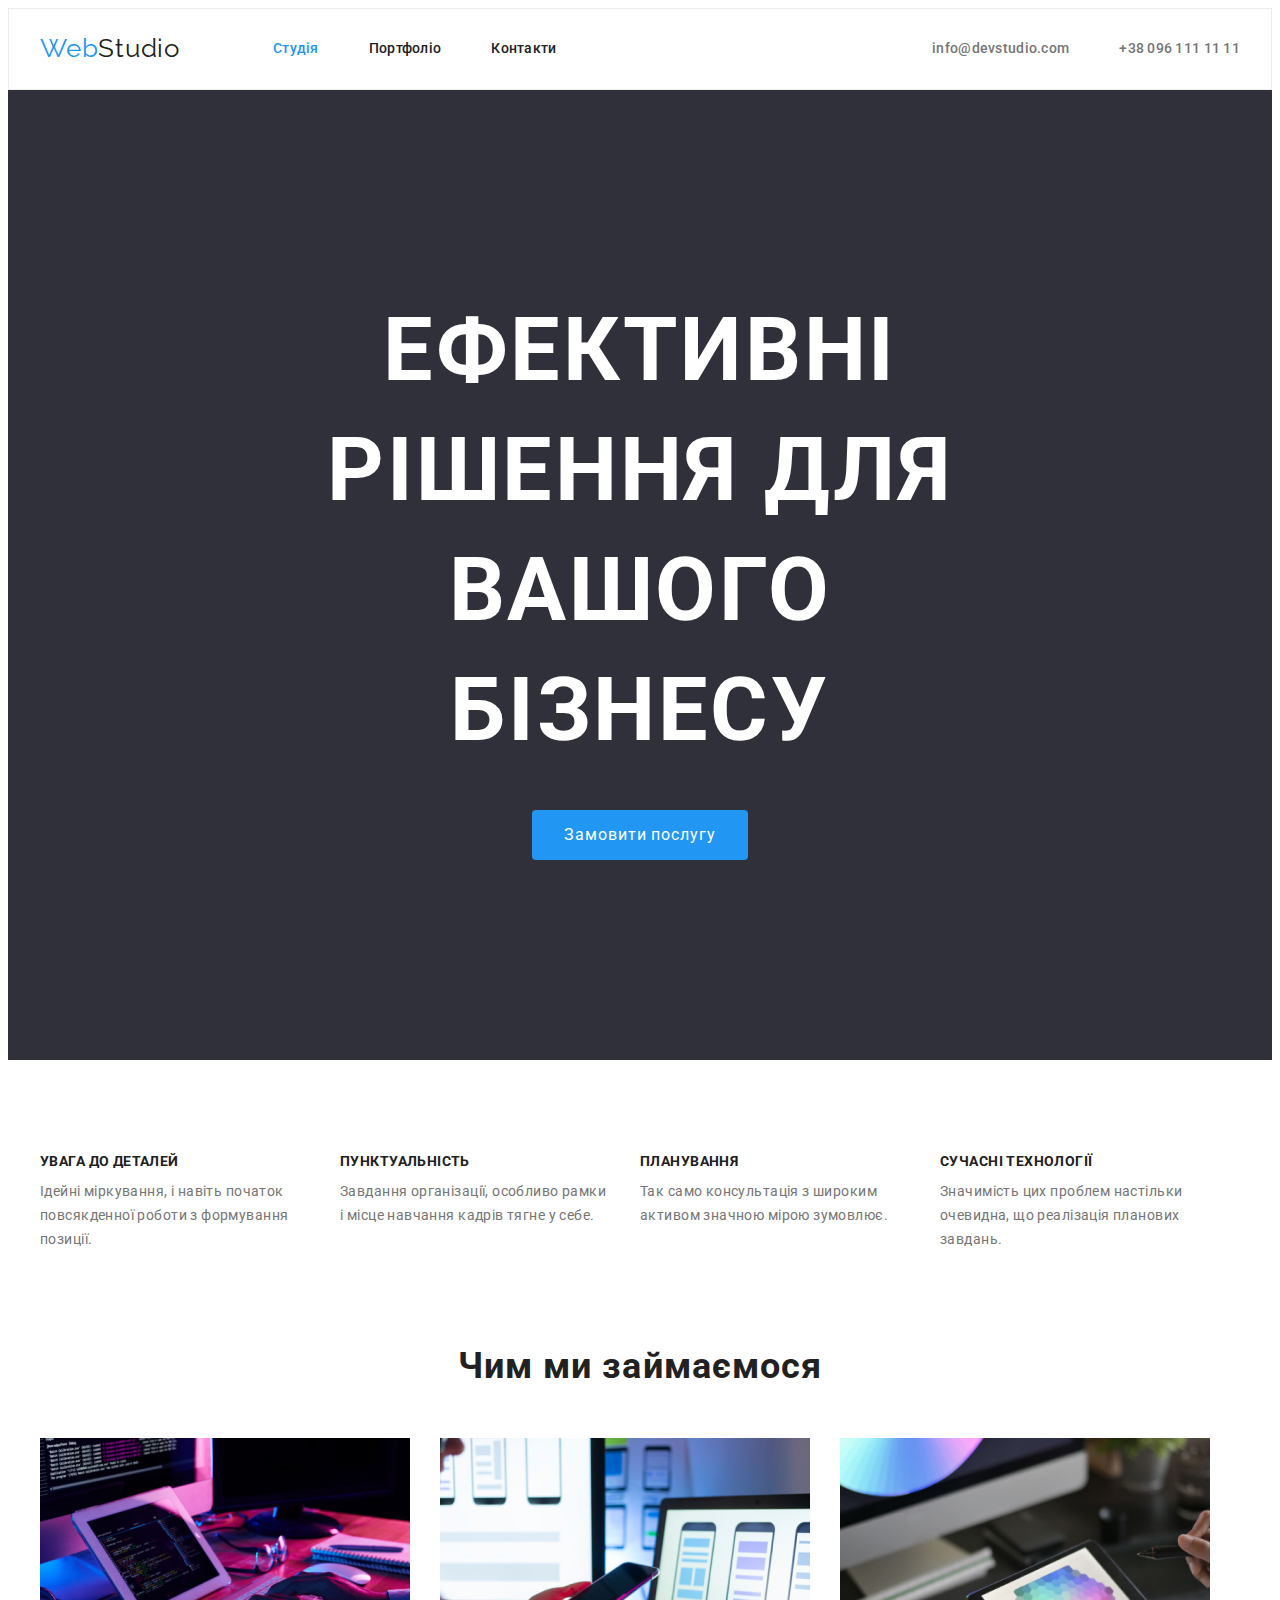
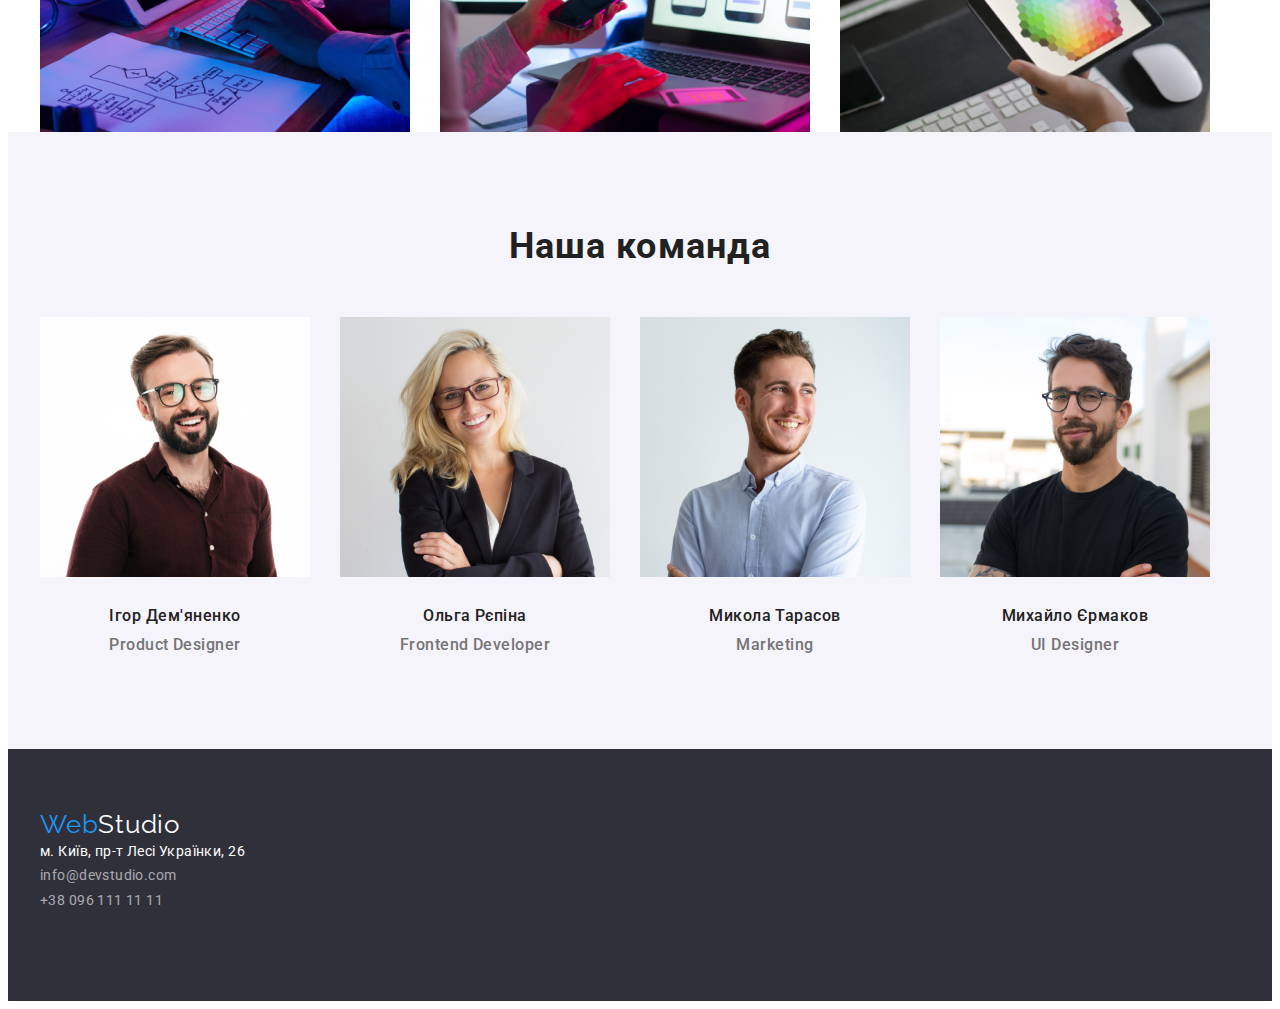
==== index.html @ 56a7e979 "changes" ====
<!DOCTYPE html>
<html lang="en">
<head>
    <meta charset="UTF-8">
    <meta http-equiv="X-UA-Compatible" content="IE=edge">
    <meta name="viewport" content="width=device-width, initial-scale=1.0">
    <title>Document</title>
    <link ref="stylesheet" href="<link rel="preconnect" href="https://fonts.googleapis.com">
    <link rel="preconnect" href="https://fonts.gstatic.com" crossorigin>
    <link rel="preconnect" href="https://fonts.googleapis.com">
    <link rel="preconnect" href="https://fonts.gstatic.com" crossorigin>
    <link href="https://fonts.googleapis.com/css2?family=Raleway:wght@700&family=Roboto:wght@400;500;700;900&display=swap" rel="stylesheet">
    <link rel="stylesheet" href="https://cdnjs.cloudflare.com/ajax/libs/modern-normalize/1.1.0/modern-normalize.min.css" integrity="sha512-wpPYUAdjBVSE4KJnH1VR1HeZfpl1ub8YT/NKx4PuQ5NmX2tKuGu6U/JRp5y+Y8XG2tV+wKQpNHVUX03MfMFn9Q==" crossorigin="anonymous" referrerpolicy="no-referrer" />
    <link rel="stylesheet" href="./css/styles.css" />
</head>
<body>
    <header class="header">
        <div class="header-container container">
            <nav class="header-container">  
            <a class="logo-link link" href="/studio.html">Web<span class="logo-header">Studio</span></a>  
            <ul class="header-list list">
                <li><a class="nav-link link link-header current" href="./studio.html">Студія</a></li>
                <li><a class="nav-link link link-header" href="./portfolio.html">Портфоліо</a></li>
                <li><a class="nav-link link link-header" href="">Контакти</a></li>
            </ul>
            </nav>    
            <ul class="header-nav list">
                <li><a class="link-mail link link-header" href="mailto:info@devstudio.com">info@devstudio.com</a></li>
                <li><a class="link-logo-tel link link-header" href="tel:+380961111111">+38 096 111 11 11</a></li>
            </ul>
        </div>
     </header> 
    <main>
        <section  class="section hero">
            <div class="container hero-title">
                <h1>Ефективні рішення для вашого бізнесу</h1>
            </div>
                <button class="button" type="button">Замовити послугу</button>
            </div>
        </section>
        <section class="section section-about">
            <h2 hidden>Привілегії</h2>
            <ul class="container section-main">
               <div class="item-block">
                    <li class="section-item list style">
                        <h3 class="about-title">Увага до деталей</h3>
                        <p class="section-text title">Ідейні міркування, і навіть початок повсякденної роботи з формування позиції.</p>
                    </li>
               </div>
                <div class="item-block">
                    <li class="section-item list style">
                        <h3 class="about-title">Пунктуальність</h3>
                        <p class="section-text title">Завдання організації, особливо рамки і місце навчання кадрів тягне у себе.</p> 
                    </li>
                </div>
                <div class="item-block">
                    <li class="section-item list style">
                        <h3 class="about-title">Планування</h3>
                        <p class="section-text title">Так само консультація з широким активом значною мірою зумовлює.</p>
                    </li>
                </div>
                <div class="item-block">
                    <li class="section-item list style">
                        <h3 class="about-title">Сучасні технології</h3>
                        <p class="section-text title">Значимість цих проблем настільки очевидна, що реалізація планових завдань.</p> 
                    </li>
               
            </ul>
        </section>
        </div>
        <section class="section section-work">
               <h2 class="section-title">Чим ми займаємося</h2>
                <ul class="link container work-link">
                    <li class="list"> 
                        <img class="img" src="./images/img1.jpg" alt="computerwork1" width="370" height="294"/>
                    </li>
                    <li class="list">
                        <img class="img" src="./images/img2.jpg" alt="computerwork2" width="370" height="294"/>
                    </li>
                    <li class="list">
                        <img class="img" src="./images/img3.jpg" alt="computerwork3" width="370" height="294"/>  
                    </li>
                </ul>
        </section>
     
        
        <section class="section section-team">  
            <h2 class="section-title">Наша команда</h2> 
                    <div class="container">
                        <ul class="team-list">
                            <li class="list">
                                <img class="img" src="./images/teamcard11.jpg" alt="team" width="270" height="260"/>
                                
                                    <h3 class="team-name">Ігор Дем'яненко</h3>
                                    <p class="about-team" lang="en">Product Designer</p>
                               
                            </li>
                            <li class="list main-team">
                                <img class="img" src="./images/teamcard2.jpg" alt="team" width="270" height="260"/>
                               
                                    <h3 class="team-name">Ольга Рєпіна</h3>
                                    <p class="about-team" lang="en">Frontend Developer</p>
                                
                            </li>
                            <li class="list">
                                <img class="img" src="./images/teamcard3.jpg" alt="team" width="270" height="260"/>
                               
                                    <h3 class="team-name">Микола Тарасов</h3>
                                    <p class="about-team" lang="en">Marketing</p>
    
                            </li>
                            <li class="list">
                                <img class="img" src="./images/teamcard4.jpg" alt="team" width="270" height="260"/>
                                
                                    <h3 class="team-name">Михайло Єрмаков</h3>
                                     <p class="about-team" lang="en">UI Designer</p>
                                
                        </li>
                    </ul>
                    </div>
            
        </section>
       
        <footer class="footer-container">
                <div class="container-wrap">
                    <a class="logo-link link" href="/index.html">Web<span class="logo-header-footer">Studio</span></a>

                        <ul class="footer-list footer-nav">
                            <li class="list">
                                <a class="footer-adress link" href="https://goo.gl/maps/UXusnvnkRGUJdk639">м. Київ, пр-т Лесі Українки, 26</a></li>
                            <li class="list">
                                <a class="footer-mail link" href="mailto:info@devstudio.com:">info@devstudio.com</a></li>
                            <li class="list">
                                <a class="footer-tel link" href="tel:+380961111111">+38 096 111 11 11</a></li>
                        </ul>
            </div>
        </footer>
    </main>  
</body>
</html>
---- css/styles.css ----
body {
    font-family: 'Roboto', sans-serif;
    font-size: 14px;
    color: var(--main-title-color);
    background-color: var(--secondary-title-color);
}

:root {
    --main-title-color: #212121;
    --secondary-title-color: #FFFFFF;
    --main-btn-color: #2196F3;
    --about-text-color: #757575;
}

.list {
    list-style: none;
}

.link {
    text-decoration: none;
}

p,
h1,
h2,
h3,
h4,
h5,
h6 {
    margin: 0;
}

ul,
ol {
    margin: 0;
    padding-left: 0;
}


.container {
    width: 1200px;
    padding-left: 15px;
    padding-right: 15px;
    display: flex;
    margin: 0 auto;

}

.header {
    padding-top: 24px;
    padding-bottom: 25px;
    border: 1px solid #ECECEC;
}

.section {
    padding-top: 94px;
    padding-bottom: 94px;
}

.hero {
    padding: 94px 0px;
    margin: auto;
    padding-top: 200px;
    padding-bottom: 200px;
    background-color: #2F303A;
}

.img {
    display: block;
    max-width: 100%;
    height: auto;
}

.button {
    cursor: pointer;
    border: none;
}

.address {
    font-style: normal;
}

.header-container {
    display: flex;
    align-items: center;

}

.main-navigation {
    margin-left: 93px;
    display: flex;
    align-items: center;
}

.header-container {
    display: flex;
}
.header-list .nav-link.current {
    color: var(--main-btn-color);
}

.header-list {
    display: flex;
}

.header-nav {
    margin-left: auto;
    display: flex;
    gap: 50px;
}

.header-list {
    display: flex;
    align-items: center;
    gap: 50px;
    margin-left: 93px;
}

.logo-link {
    font-family: 'Raleway';
    font-size: 26px;
    line-height: calc(31 / 26);
    letter-spacing: 0.03em;
    color: var(--main-btn-color);
}

.logo-header {
    font-family: 'Raleway';
    font-size: 26px;
    line-height: calc(31 / 26);
    letter-spacing: 0.03em;
    color: var(--main-title-color);
}

.logo-header-footer {
    font-family: 'Raleway';
    font-size: 26px;
    line-height: calc(31 / 26);
    letter-spacing: 0.03em;
    color: var(--secondary-title-color);
}

.logo-studio {
    font-weight: 700;
    font-size: 26px;
    line-height: calc(31 / 26);
    letter-spacing: 0.03em;

    color: var(--secondary-title-color);
}

.nav-link,
.link-logo-tel {
    font-weight: 500;
    line-height: 1.14;
    letter-spacing: 0.02em;
    color: var(--main-title-color);
}

.header-list:hover {
    color: #2196F3;
}

.header-list:focus {
    color: #2196F3;
}

.nav-link:hover {
    color: #2196F3;
}

.nav-link:focus {
    color: #2196F3;
}

.link-mail:hover {
    color: #2196F3;
}

.link-mail:focus {
    color: #2196F3;
}

.linl-logo-tel:hover {
    color: #2196F3;
}

.link-logo-tel:focus {
    color: #2196F3;
}

.footer-mail:focus {
    color: #2196F3;
}

.footer-mail:hover {
    color: #2196F3;
}

.footer-tel:hover {
    color: #2196F3;
}

.footer-tel:focus {
    color: #2196F3;
}


.link-logo-tel {
    color: var(--about-text-color);
    line-height: 1.14;
    letter-spacing: 0.02em;
}

.link-mail {
    font-weight: 500;
    color: var(--about-text-color);
    line-height: 1.14;
    letter-spacing: 0.02em;
}

.container-hero {
    width: 1600px;
    margin: auto;
    background-color: #2F303A;
}

.item-block {
    width: 270px;
}
.hero-title {
    width: 696px;
    font-weight: 900;
    font-size: 44px;
    line-height: calc(60 / 44);
    text-align: center;
    letter-spacing: 0.06em;
    text-transform: uppercase;
    color: var(--secondary-title-color);
    margin-bottom: 40px;
    margin-left: auto;
    margin-right: auto;
    align-items: center;
}

.button {
    font-family: inherit;
    font-size: 16px;
    line-height: calc(30 / 16);
    display: flex;
    align-items: center;
    text-align: center;
    letter-spacing: 0.06em;
    background-color: var(--main-btn-color);
    color: var(--secondary-title-color);
    margin-bottom: 30px;
    display: block;
    margin: 0 auto;
    border-radius: 4px;
    min-width: 216px;
    height: 50px;
    margin-top: 30px;
}


.section-about,
.section-work {
    background-color: #FFFFFF;
    padding: 0;
}
.section-work {
    margin-top: 94px;
}
.about-title {
    font-size: 14px;
    line-height: 1.14;
    letter-spacing: 0.03em;
    text-transform: uppercase;
    margin-bottom: 10px;
    display: flex;
}
.section-upper {
    display: flex;
    padding: 0;
}
.section-main {
    display: flex;
    gap: 30px;
}
.section-about {
    padding-bottom: 0;
    margin-top: 94px;
}
.link-header {
    display: flex;
    gap: 30px;
}
.section-item .style {
    display: flex;
    width: 270px;
}

.section-text {
    line-height: 1.71;
    letter-spacing: 0.03em;
    color: var(--about-text-color);

}

.section-title {
 
    font-size: 36px;
    line-height: 1.16;
    text-align: center;
    letter-spacing: 0.03em;
    margin-bottom: 50px;
}

.work-link {
    gap: 30px;
}

.work-list {
    display: flex;
    gap: 30px;
}
.section-work {
    margin-top: 94px;
}
 .item-work {
    display: flex;
 }
.section-team {
    background-color: #F5F4FA;
}

.team-container {
    display: flex;
    width: 1200px;
}
.team-wrap {
    align-items: center;
}
.team-list {
    display: flex;
    gap: 30px;
}

.team-list {
    font-weight: 500;
    font-size: 16px;
    line-height: 1.18;
    text-align: center;
    letter-spacing: 0.03em;
}

.team-name {
    font-weight: 500;
    font-size: 16px;
    line-height: 1.18;
    text-align: center;
    letter-spacing: 0.03em;
    margin-bottom: 10px;
    margin-top: 30px;
}

.about-team {
    font-size: 16px;
    line-height: 1.18;
    text-align: center;
    letter-spacing: 0.03em;
    color: var(--about-text-color);
}

.item-wrap {
    margin-top: 30px;
    margin-bottom: 30px;
}

.footer {
    margin-left: auto;
    margin-right: auto;
    padding-top: 60px;
    padding-bottom: 60px;
    display: block; 
}

.footer-container {
    background-color: #2F303A;
    height: 252px;  


}
.container-wrap {
    width: 1200px;
    padding-left: 15px;
    padding-right: 15px;
    margin: 0 auto;
    padding-bottom: 60px;
    padding-top: 60px;
}


.footer-adress {
    line-height: 1.71;
    letter-spacing: 0.03em;
    color: var(--secondary-title-color);
    margin-bottom: 9px;
}

.footer-mail {
    line-height: 1.71;
    letter-spacing: 0.03em;
    color: rgba(255, 255, 255, 0.6);
    margin-bottom: 9px;
}

.footer-tel {
    line-height: 24px;
    letter-spacing: 0.03em;
    color: rgba(255, 255, 255, 0.6);
    margin-bottom: 9px;
}
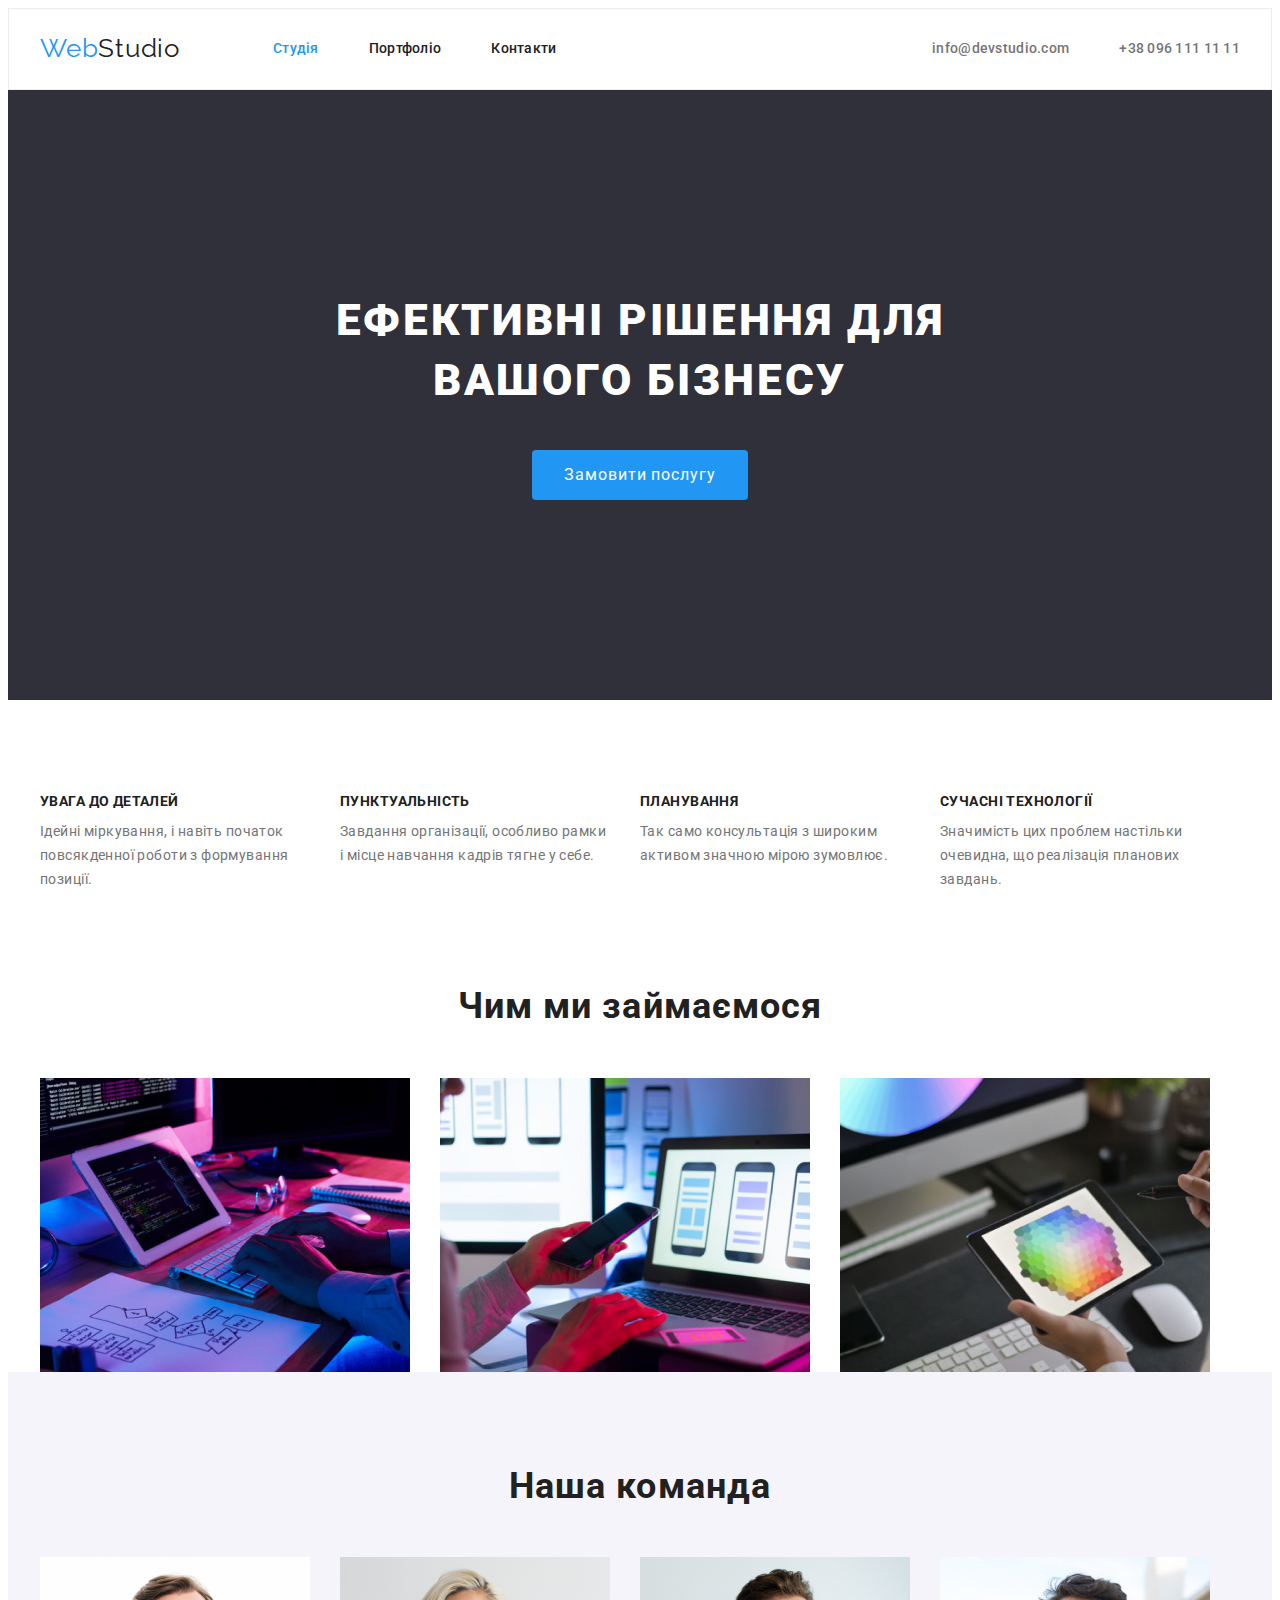
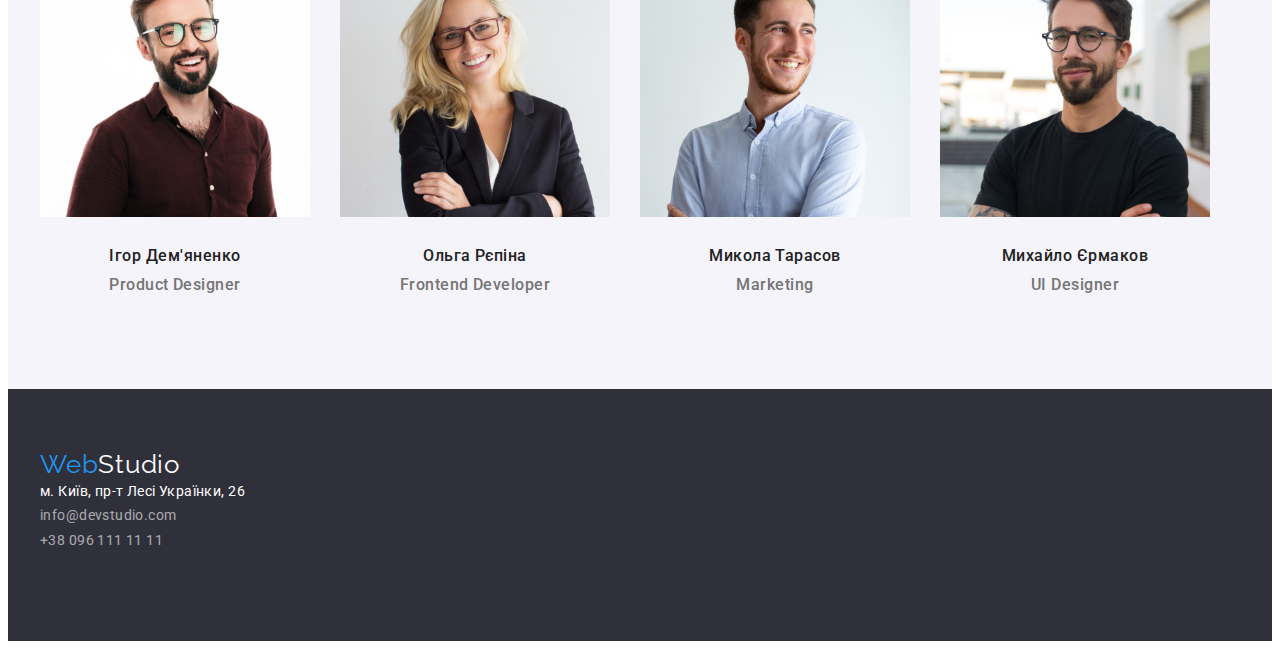
==== commit 723f2c78: "changes" ====
--- a/index.html
+++ b/index.html
@@ -32,55 +32,57 @@
      </header> 
     <main>
         <section  class="section hero">
-            <div class="container hero-title">
-                <h1>Ефективні рішення для вашого бізнесу</h1>
+            <div class="hero-title">
+                <h1 class="container-title">Ефективні рішення для вашого бізнесу</h1>
             </div>
                 <button class="button" type="button">Замовити послугу</button>
             </div>
         </section>
         <section class="section section-about">
-            <h2 hidden>Привілегії</h2>
-            <ul class="container section-main">
-               <div class="item-block">
-                    <li class="section-item list style">
-                        <h3 class="about-title">Увага до деталей</h3>
-                        <p class="section-text title">Ідейні міркування, і навіть початок повсякденної роботи з формування позиції.</p>
-                    </li>
-               </div>
-                <div class="item-block">
-                    <li class="section-item list style">
-                        <h3 class="about-title">Пунктуальність</h3>
-                        <p class="section-text title">Завдання організації, особливо рамки і місце навчання кадрів тягне у себе.</p> 
-                    </li>
-                </div>
-                <div class="item-block">
-                    <li class="section-item list style">
-                        <h3 class="about-title">Планування</h3>
-                        <p class="section-text title">Так само консультація з широким активом значною мірою зумовлює.</p>
-                    </li>
-                </div>
-                <div class="item-block">
-                    <li class="section-item list style">
-                        <h3 class="about-title">Сучасні технології</h3>
-                        <p class="section-text title">Значимість цих проблем настільки очевидна, що реалізація планових завдань.</p> 
-                    </li>
-               
-            </ul>
-        </section>
-        </div>
-        <section class="section section-work">
-               <h2 class="section-title">Чим ми займаємося</h2>
-                <ul class="link container work-link">
-                    <li class="list"> 
-                        <img class="img" src="./images/img1.jpg" alt="computerwork1" width="370" height="294"/>
-                    </li>
-                    <li class="list">
-                        <img class="img" src="./images/img2.jpg" alt="computerwork2" width="370" height="294"/>
-                    </li>
-                    <li class="list">
-                        <img class="img" src="./images/img3.jpg" alt="computerwork3" width="370" height="294"/>  
-                    </li>
+            <div>
+                <h2 hidden>Привілегії</h2>
+                <ul class="container section-main">
+                   <div class="item-block">
+                        <li class="section-item list style">
+                            <h3 class="about-title">Увага до деталей</h3>
+                            <p class="section-text title">Ідейні міркування, і навіть початок повсякденної роботи з формування позиції.</p>
+                        </li>
+                   </div>
+                    <div class="item-block">
+                        <li class="section-item list style">
+                            <h3 class="about-title">Пунктуальність</h3>
+                            <p class="section-text title">Завдання організації, особливо рамки і місце навчання кадрів тягне у себе.</p> 
+                        </li>
+                    </div>
+                    <div class="item-block">
+                        <li class="section-item list style">
+                            <h3 class="about-title">Планування</h3>
+                            <p class="section-text title">Так само консультація з широким активом значною мірою зумовлює.</p>
+                        </li>
+                    </div>
+                    <div class="item-block">
+                        <li class="section-item list style">
+                            <h3 class="about-title">Сучасні технології</h3>
+                            <p class="section-text title">Значимість цих проблем настільки очевидна, що реалізація планових завдань.</p> 
+                        </li>
+                   
                 </ul>
+            </section>
+            </div>
+            <section class="section section-work">
+                   <h2 class="section-title">Чим ми займаємося</h2>
+                    <ul class="link container work-link">
+                        <li class="list"> 
+                            <img class="img" src="./images/img1.jpg" alt="computerwork1" width="370" height="294"/>
+                        </li>
+                        <li class="list">
+                            <img class="img" src="./images/img2.jpg" alt="computerwork2" width="370" height="294"/>
+                        </li>
+                        <li class="list">
+                            <img class="img" src="./images/img3.jpg" alt="computerwork3" width="370" height="294"/>  
+                        </li>
+                    </ul>
+            </div>
         </section>
      
         
--- a/css/styles.css
+++ b/css/styles.css
@@ -261,9 +261,20 @@
     height: 50px;
     margin-top: 30px;
 }
-
-
-.section-about,
+.container-title {
+font-weight: 900;
+font-size: 44px;
+line-height: 60px;
+text-align: center;
+letter-spacing: 0.06em;
+text-transform: uppercase;
+
+color: #FFFFFF;
+}
+.section-about {
+    padding-bottom: 0;
+}
+
 .section-work {
     background-color: #FFFFFF;
     padding: 0;
@@ -287,10 +298,7 @@
     display: flex;
     gap: 30px;
 }
-.section-about {
-    padding-bottom: 0;
-    margin-top: 94px;
-}
+
 .link-header {
     display: flex;
     gap: 30px;
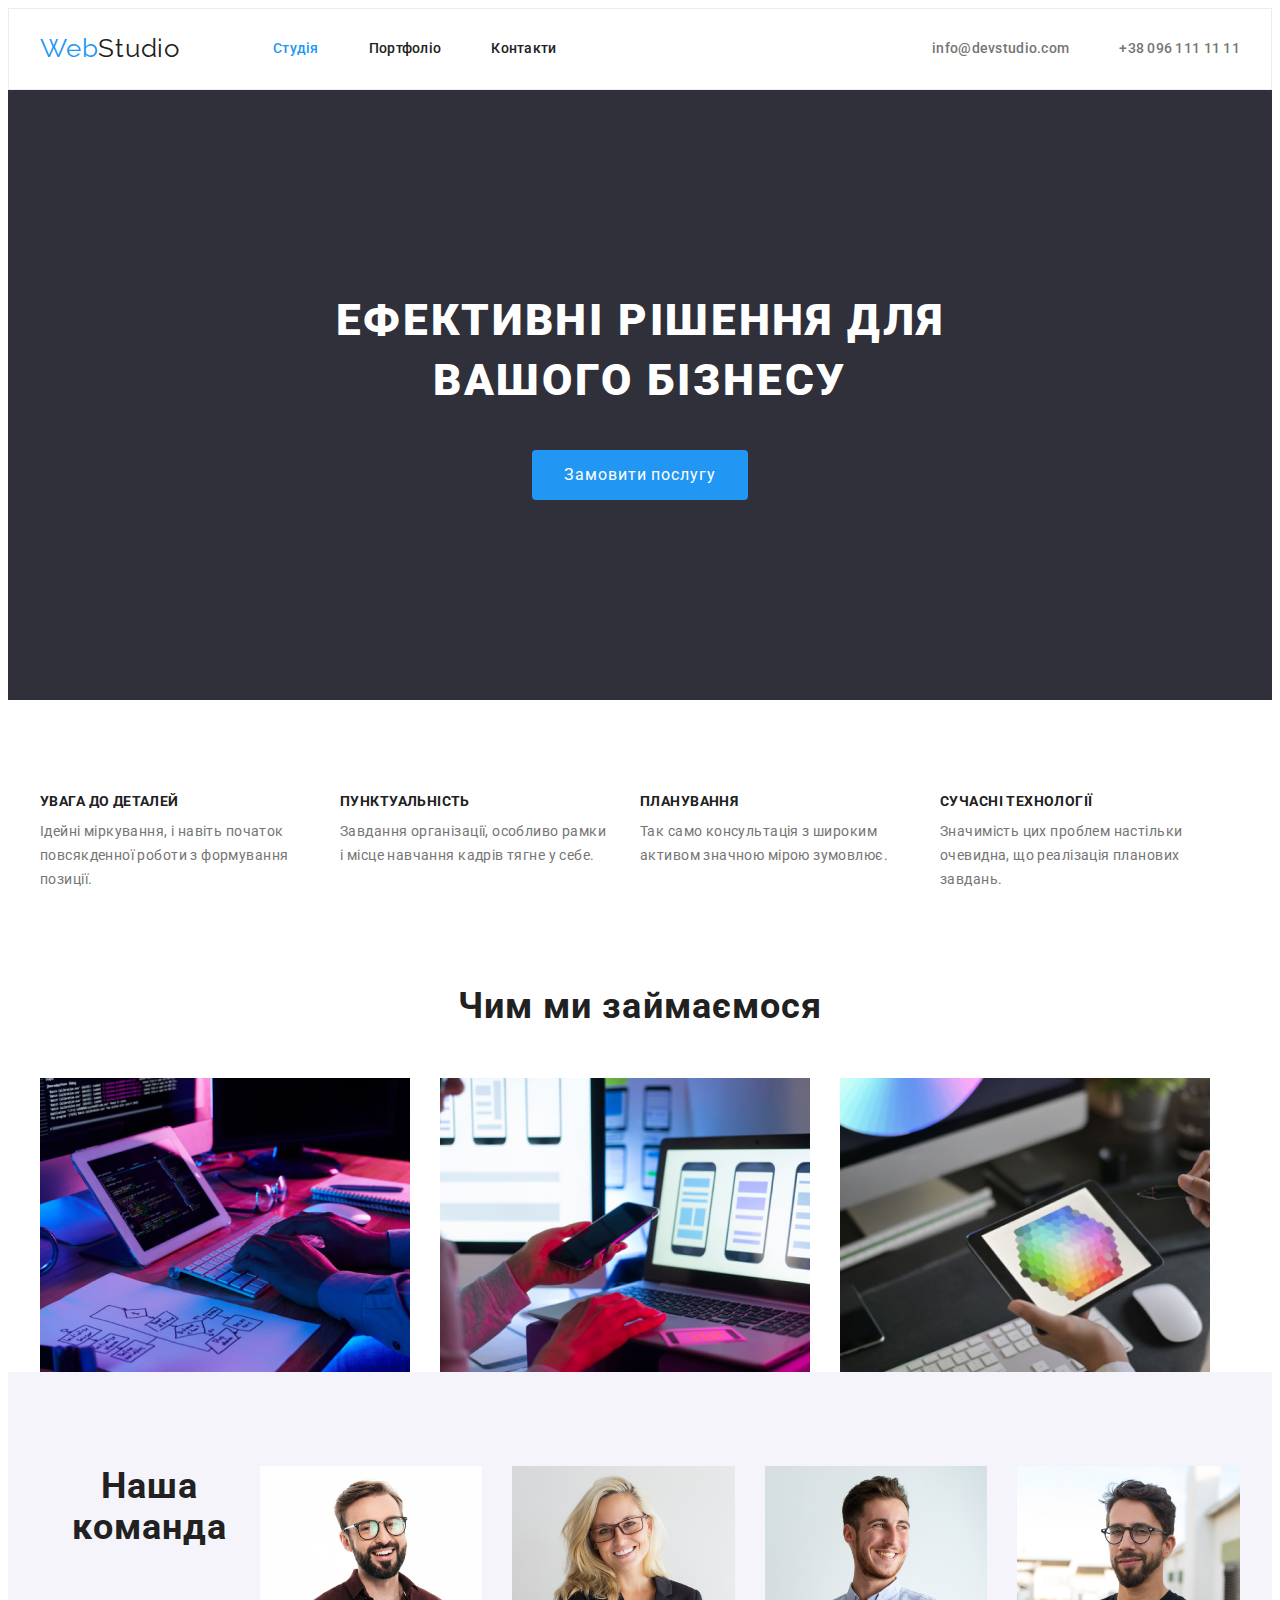
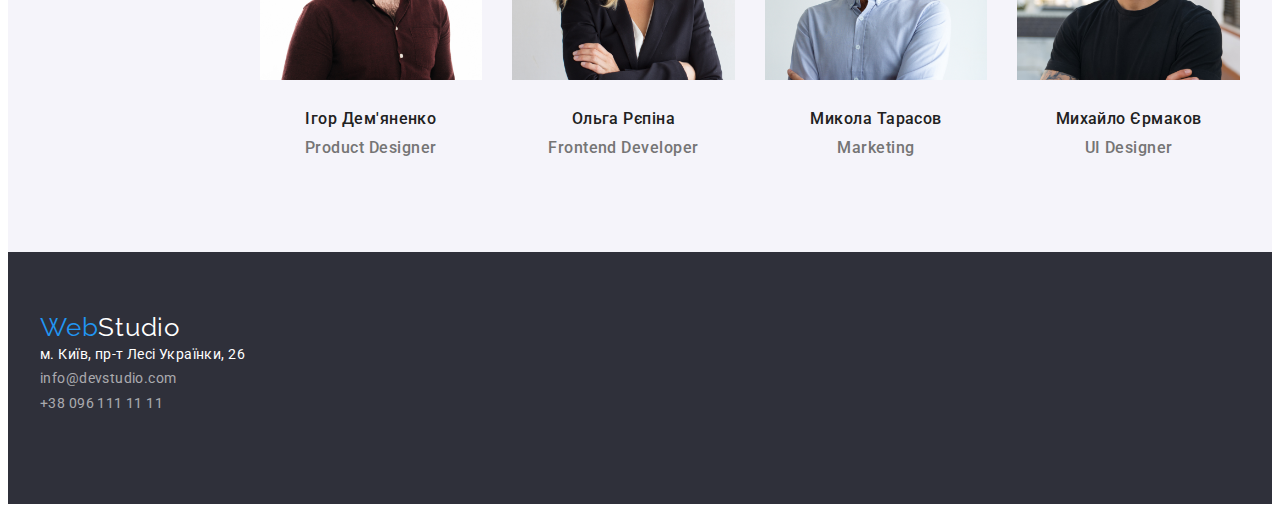
==== commit ab5621a6: "changes" ====
--- a/index.html
+++ b/index.html
@@ -32,8 +32,8 @@
      </header> 
     <main>
         <section  class="section hero">
-            <div class="hero-title">
-                <h1 class="container-title">Ефективні рішення для вашого бізнесу</h1>
+            <div>
+                <h1 class="hero-title">Ефективні рішення для вашого бізнесу</h1>
             </div>
                 <button class="button" type="button">Замовити послугу</button>
             </div>
@@ -87,8 +87,8 @@
      
         
         <section class="section section-team">  
-            <h2 class="section-title">Наша команда</h2> 
                     <div class="container">
+                        <h2 class="section-title">Наша команда</h2> 
                         <ul class="team-list">
                             <li class="list">
                                 <img class="img" src="./images/teamcard11.jpg" alt="team" width="270" height="260"/>
--- a/css/styles.css
+++ b/css/styles.css
@@ -261,16 +261,7 @@
     height: 50px;
     margin-top: 30px;
 }
-.container-title {
-font-weight: 900;
-font-size: 44px;
-line-height: 60px;
-text-align: center;
-letter-spacing: 0.06em;
-text-transform: uppercase;
-
-color: #FFFFFF;
-}
+
 .section-about {
     padding-bottom: 0;
 }
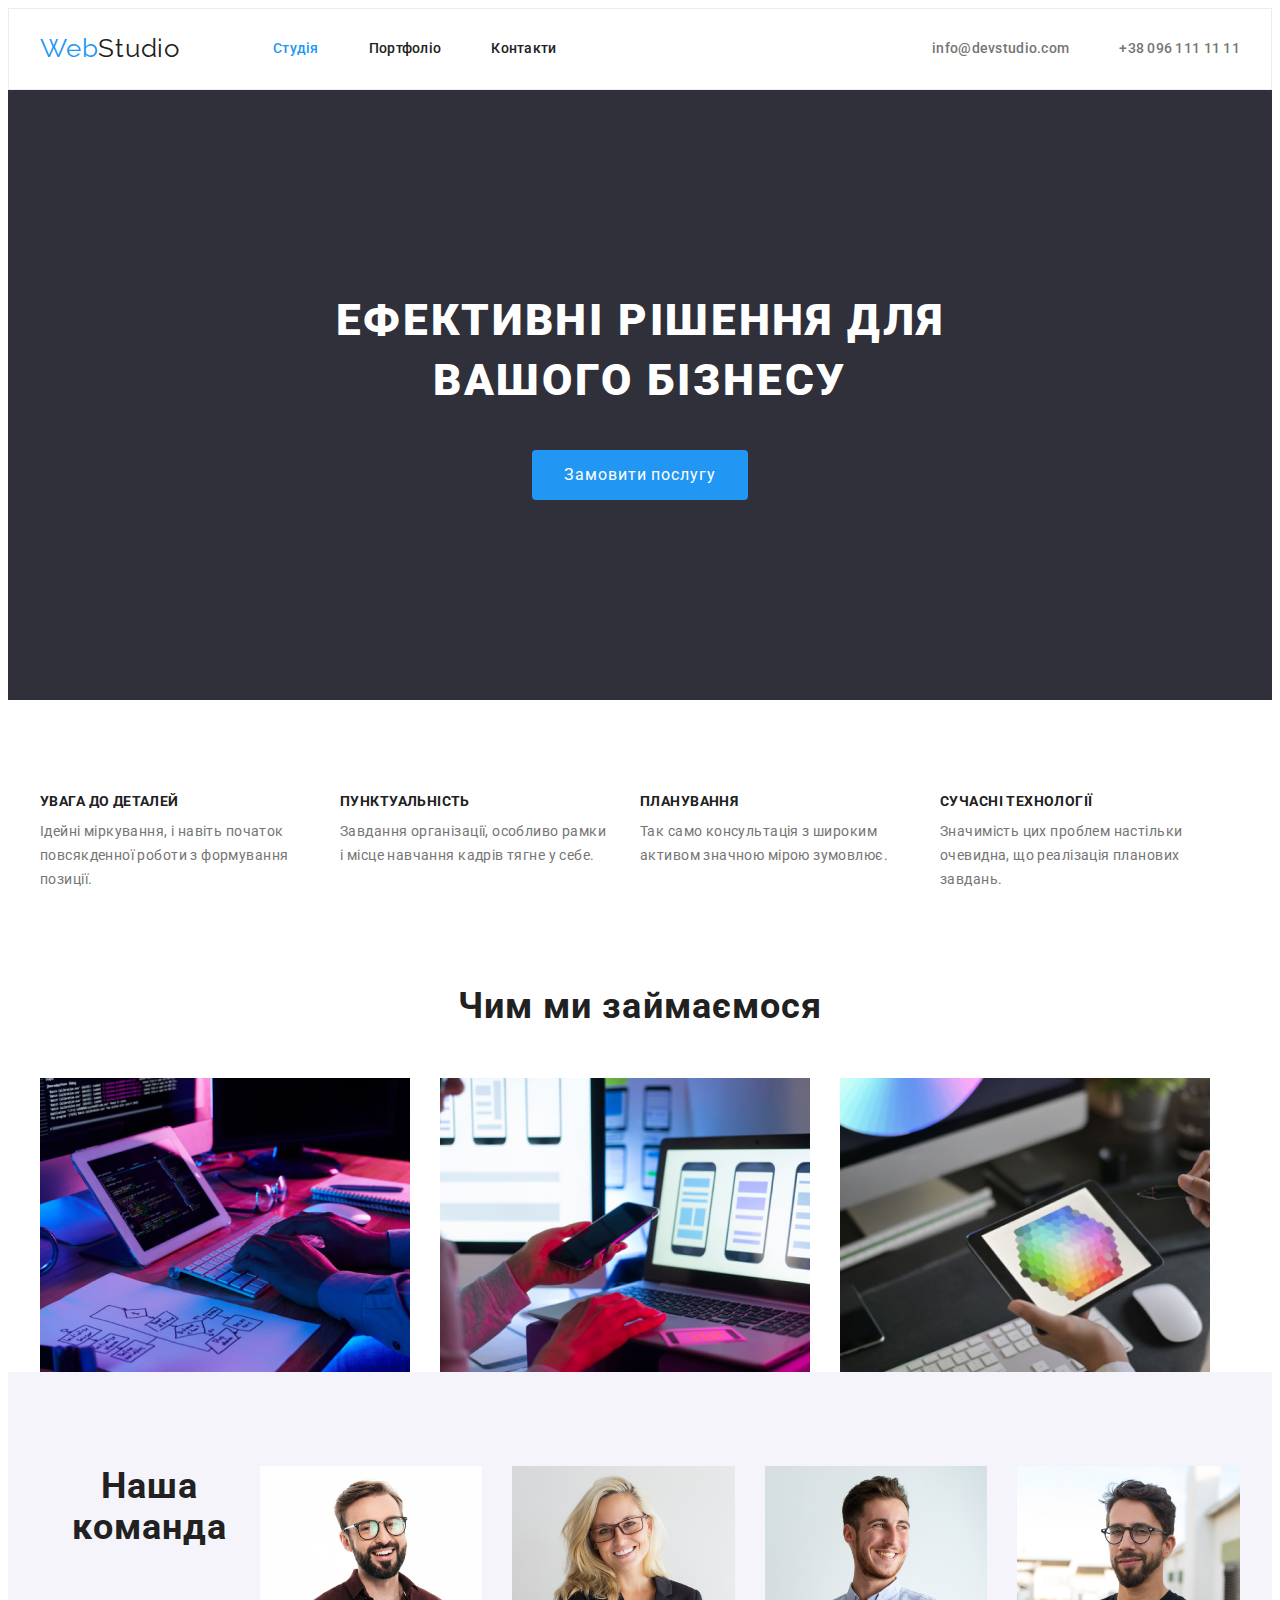
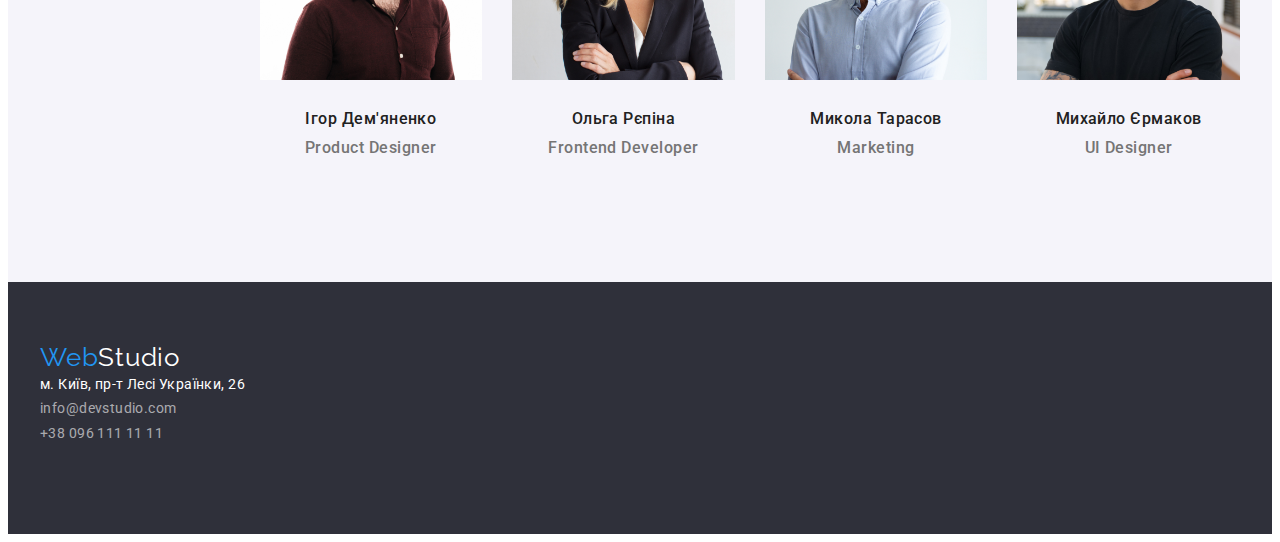
==== commit 3af75fcf: "changes" ====
--- a/index.html
+++ b/index.html
@@ -84,9 +84,8 @@
                     </ul>
             </div>
         </section>
-     
-        
-        <section class="section section-team">  
+
+        <section class="section section-team">
                     <div class="container">
                         <h2 class="section-title">Наша команда</h2> 
                         <ul class="team-list">
--- a/css/styles.css
+++ b/css/styles.css
@@ -343,6 +343,7 @@
 .team-list {
     display: flex;
     gap: 30px;
+    padding-bottom: 30px;
 }
 
 .team-list {
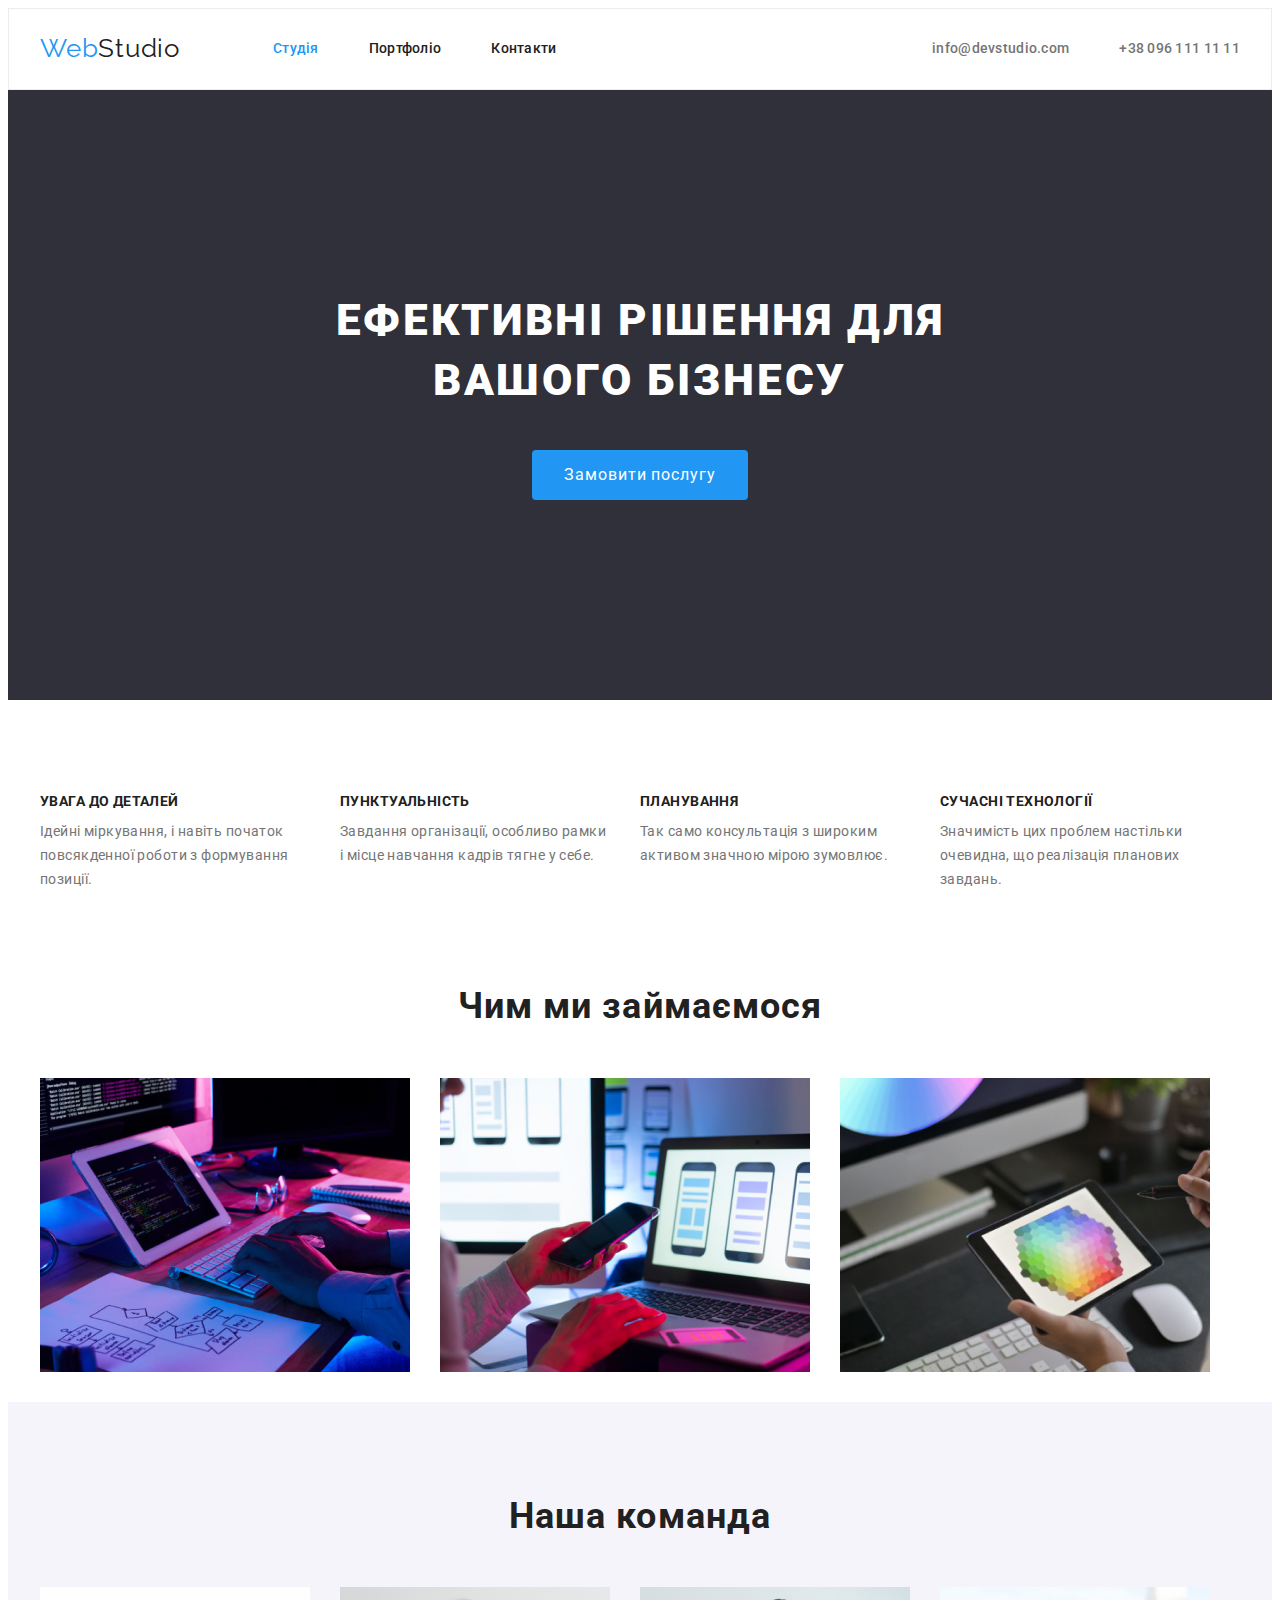
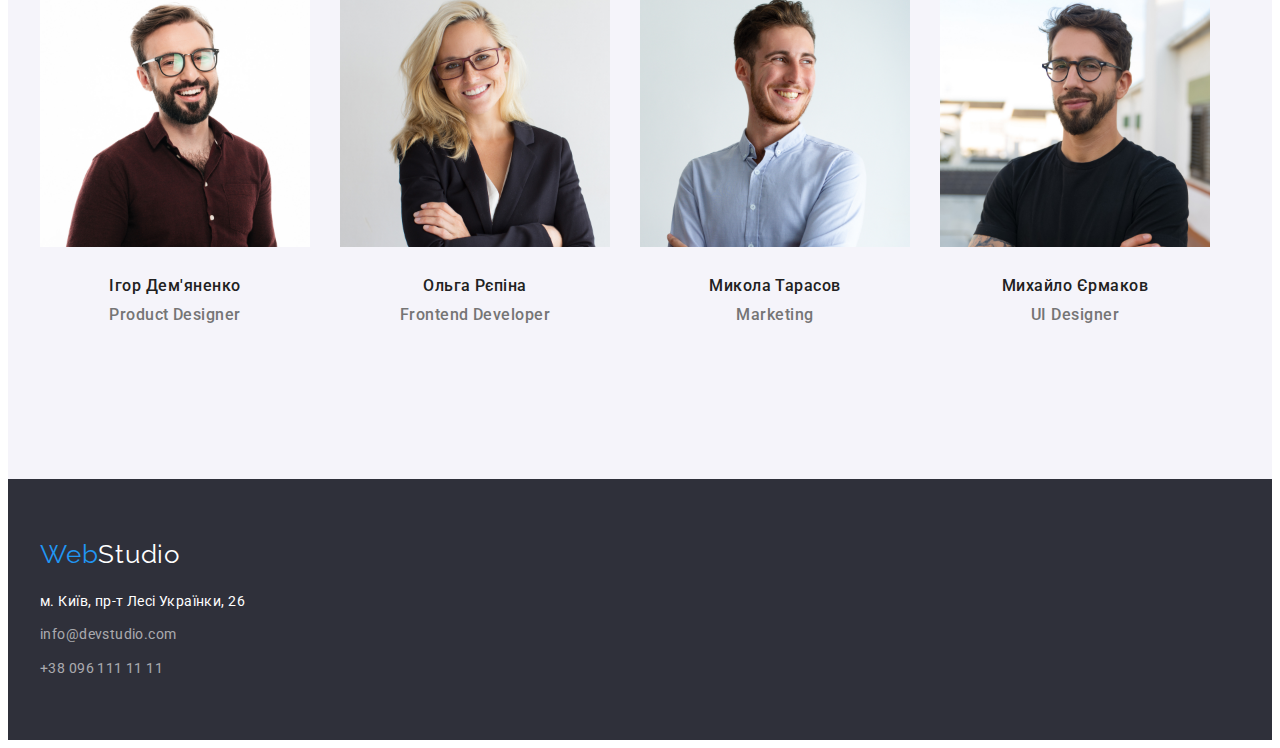
==== commit 29ee7b2e: "changes" ====
--- a/index.html
+++ b/index.html
@@ -32,109 +32,92 @@
      </header> 
     <main>
         <section  class="section hero">
-            <div>
+            <div class="container">
                 <h1 class="hero-title">Ефективні рішення для вашого бізнесу</h1>
-            </div>
                 <button class="button" type="button">Замовити послугу</button>
             </div>
         </section>
         <section class="section section-about">
-            <div>
+            <div class="container">
                 <h2 hidden>Привілегії</h2>
-                <ul class="container section-main">
-                   <div class="item-block">
+                <ul class="section-main">
                         <li class="section-item list style">
                             <h3 class="about-title">Увага до деталей</h3>
                             <p class="section-text title">Ідейні міркування, і навіть початок повсякденної роботи з формування позиції.</p>
                         </li>
-                   </div>
-                    <div class="item-block">
                         <li class="section-item list style">
                             <h3 class="about-title">Пунктуальність</h3>
                             <p class="section-text title">Завдання організації, особливо рамки і місце навчання кадрів тягне у себе.</p> 
                         </li>
-                    </div>
-                    <div class="item-block">
                         <li class="section-item list style">
                             <h3 class="about-title">Планування</h3>
                             <p class="section-text title">Так само консультація з широким активом значною мірою зумовлює.</p>
                         </li>
-                    </div>
-                    <div class="item-block">
                         <li class="section-item list style">
                             <h3 class="about-title">Сучасні технології</h3>
                             <p class="section-text title">Значимість цих проблем настільки очевидна, що реалізація планових завдань.</p> 
                         </li>
-                   
                 </ul>
-            </section>
             </div>
-            <section class="section section-work">
-                   <h2 class="section-title">Чим ми займаємося</h2>
-                    <ul class="link container work-link">
-                        <li class="list"> 
-                            <img class="img" src="./images/img1.jpg" alt="computerwork1" width="370" height="294"/>
-                        </li>
-                        <li class="list">
-                            <img class="img" src="./images/img2.jpg" alt="computerwork2" width="370" height="294"/>
-                        </li>
-                        <li class="list">
-                            <img class="img" src="./images/img3.jpg" alt="computerwork3" width="370" height="294"/>  
-                        </li>
-                    </ul>
-            </div>
+        </section>
+          
+        <section class="section section-work">
+                <div class="container">
+                    <h2 class="section-title">Чим ми займаємося</h2>
+                        <ul class="link work-link">
+                            <li class="list"> 
+                                <img class="img" src="./images/img1.jpg" alt="computerwork1" width="370" height="294"/>
+                            </li>
+                            <li class="list">
+                                <img class="img" src="./images/img2.jpg" alt="computerwork2" width="370" height="294"/>
+                            </li>
+                            <li class="list">
+                                <img class="img" src="./images/img3.jpg" alt="computerwork3" width="370" height="294"/>  
+                            </li>
+                        </ul>
+                </div>
         </section>
 
         <section class="section section-team">
                     <div class="container">
                         <h2 class="section-title">Наша команда</h2> 
-                        <ul class="team-list">
-                            <li class="list">
+                        <ul class="team-list list">
+                            <li class="team-item">
                                 <img class="img" src="./images/teamcard11.jpg" alt="team" width="270" height="260"/>
-                                
                                     <h3 class="team-name">Ігор Дем'яненко</h3>
-                                    <p class="about-team" lang="en">Product Designer</p>
-                               
+                                    <p class="about-team" lang="en">Product Designer</p>  
                             </li>
-                            <li class="list main-team">
+                            <li class="team-item">
                                 <img class="img" src="./images/teamcard2.jpg" alt="team" width="270" height="260"/>
-                               
                                     <h3 class="team-name">Ольга Рєпіна</h3>
-                                    <p class="about-team" lang="en">Frontend Developer</p>
-                                
+                                    <p class="about-team" lang="en">Frontend Developer</p>   
                             </li>
-                            <li class="list">
+                            <li class="team-item">
                                 <img class="img" src="./images/teamcard3.jpg" alt="team" width="270" height="260"/>
-                               
                                     <h3 class="team-name">Микола Тарасов</h3>
                                     <p class="about-team" lang="en">Marketing</p>
-    
                             </li>
-                            <li class="list">
+                            <li class="team-item">
                                 <img class="img" src="./images/teamcard4.jpg" alt="team" width="270" height="260"/>
-                                
                                     <h3 class="team-name">Михайло Єрмаков</h3>
                                      <p class="about-team" lang="en">UI Designer</p>
-                                
-                        </li>
-                    </ul>
+                            </li>
+                        </ul>
                     </div>
-            
         </section>
        
         <footer class="footer-container">
-                <div class="container-wrap">
-                    <a class="logo-link link" href="/index.html">Web<span class="logo-header-footer">Studio</span></a>
-
-                        <ul class="footer-list footer-nav">
-                            <li class="list">
-                                <a class="footer-adress link" href="https://goo.gl/maps/UXusnvnkRGUJdk639">м. Київ, пр-т Лесі Українки, 26</a></li>
-                            <li class="list">
-                                <a class="footer-mail link" href="mailto:info@devstudio.com:">info@devstudio.com</a></li>
-                            <li class="list">
-                                <a class="footer-tel link" href="tel:+380961111111">+38 096 111 11 11</a></li>
-                        </ul>
-            </div>
+                <div class="container">
+                    <a class="logo-footer logo-link link" href="/index.html">Web<span class="logo-header-footer">Studio</span></a>
+                             <ul class="footer-list list">
+                                <li>
+                                    <a class="footer-adress link" href="https://goo.gl/maps/UXusnvnkRGUJdk639">м. Київ, пр-т Лесі Українки, 26</a></li>
+                                <li>
+                                    <a class="footer-mail link" href="mailto:info@devstudio.com:">info@devstudio.com</a></li>
+                                <li>
+                                    <a class="footer-tel link" href="tel:+380961111111">+38 096 111 11 11</a></li>
+                            </ul>
+                </div>
         </footer>
     </main>  
 </body>
--- a/css/styles.css
+++ b/css/styles.css
@@ -41,9 +41,7 @@
     width: 1200px;
     padding-left: 15px;
     padding-right: 15px;
-    display: flex;
     margin: 0 auto;
-
 }
 
 .header {
@@ -83,7 +81,6 @@
 .header-container {
     display: flex;
     align-items: center;
-
 }
 
 .main-navigation {
@@ -259,7 +256,6 @@
     border-radius: 4px;
     min-width: 216px;
     height: 50px;
-    margin-top: 30px;
 }
 
 .section-about {
@@ -270,9 +266,7 @@
     background-color: #FFFFFF;
     padding: 0;
 }
-.section-work {
-    margin-top: 94px;
-}
+
 .about-title {
     font-size: 14px;
     line-height: 1.14;
@@ -294,10 +288,11 @@
     display: flex;
     gap: 30px;
 }
-.section-item .style {
-    display: flex;
+.section-item {
     width: 270px;
 }
+   
+
 
 .section-text {
     line-height: 1.71;
@@ -316,7 +311,9 @@
 }
 
 .work-link {
+    display: flex;
     gap: 30px;
+    padding-bottom: 30px;
 }
 
 .work-list {
@@ -343,15 +340,17 @@
 .team-list {
     display: flex;
     gap: 30px;
+}
+.team-item {
     padding-bottom: 30px;
 }
-
 .team-list {
     font-weight: 500;
     font-size: 16px;
     line-height: 1.18;
     text-align: center;
     letter-spacing: 0.03em;
+    padding-bottom: 30px;
 }
 
 .team-name {
@@ -387,9 +386,8 @@
 
 .footer-container {
     background-color: #2F303A;
-    height: 252px;  
-
-
+    padding-top: 60px;
+    padding-bottom: 60px;
 }
 .container-wrap {
     width: 1200px;
@@ -399,7 +397,10 @@
     padding-bottom: 60px;
     padding-top: 60px;
 }
-
+.logo-footer {
+display: block;
+margin-bottom: 20px;
+}
 
 .footer-adress {
     line-height: 1.71;
@@ -421,3 +422,8 @@
     color: rgba(255, 255, 255, 0.6);
     margin-bottom: 9px;
 }
+.footer-list {
+    display: flex;
+    flex-direction: column;
+    gap: 9px;
+}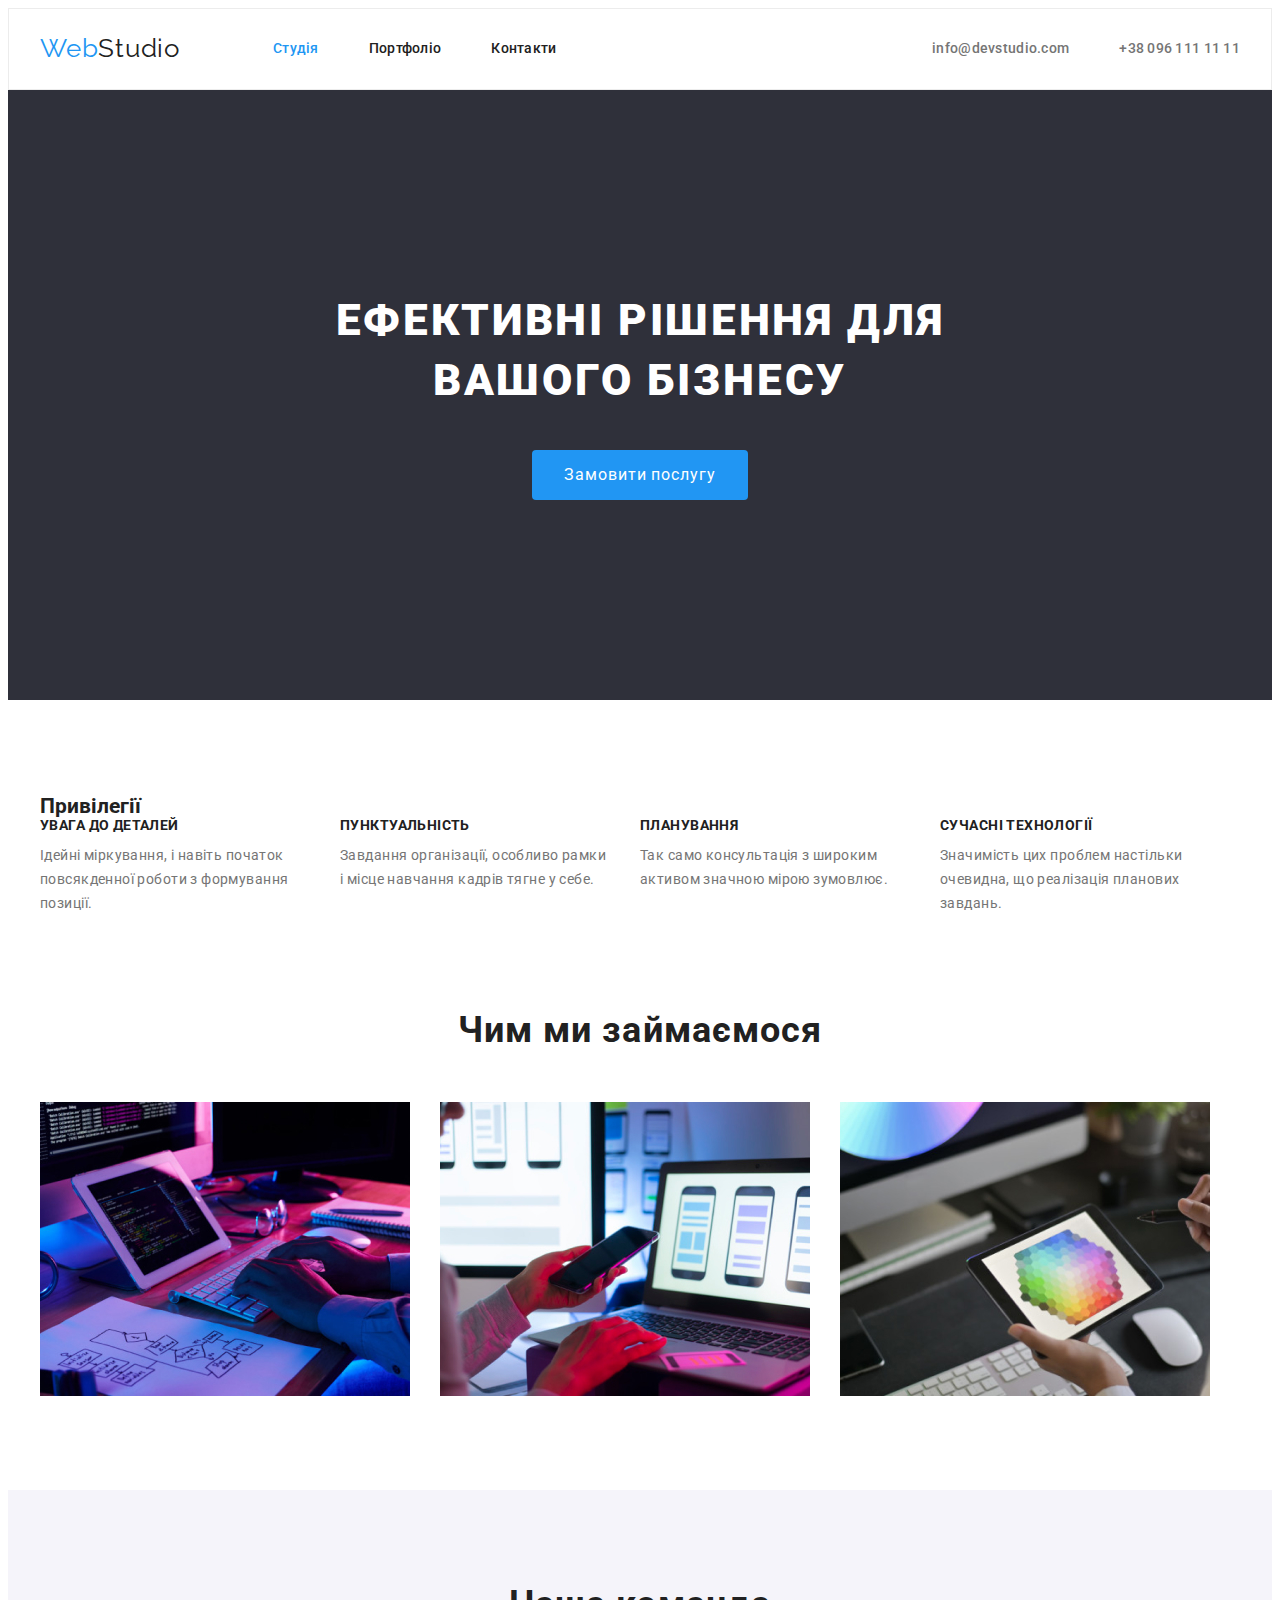
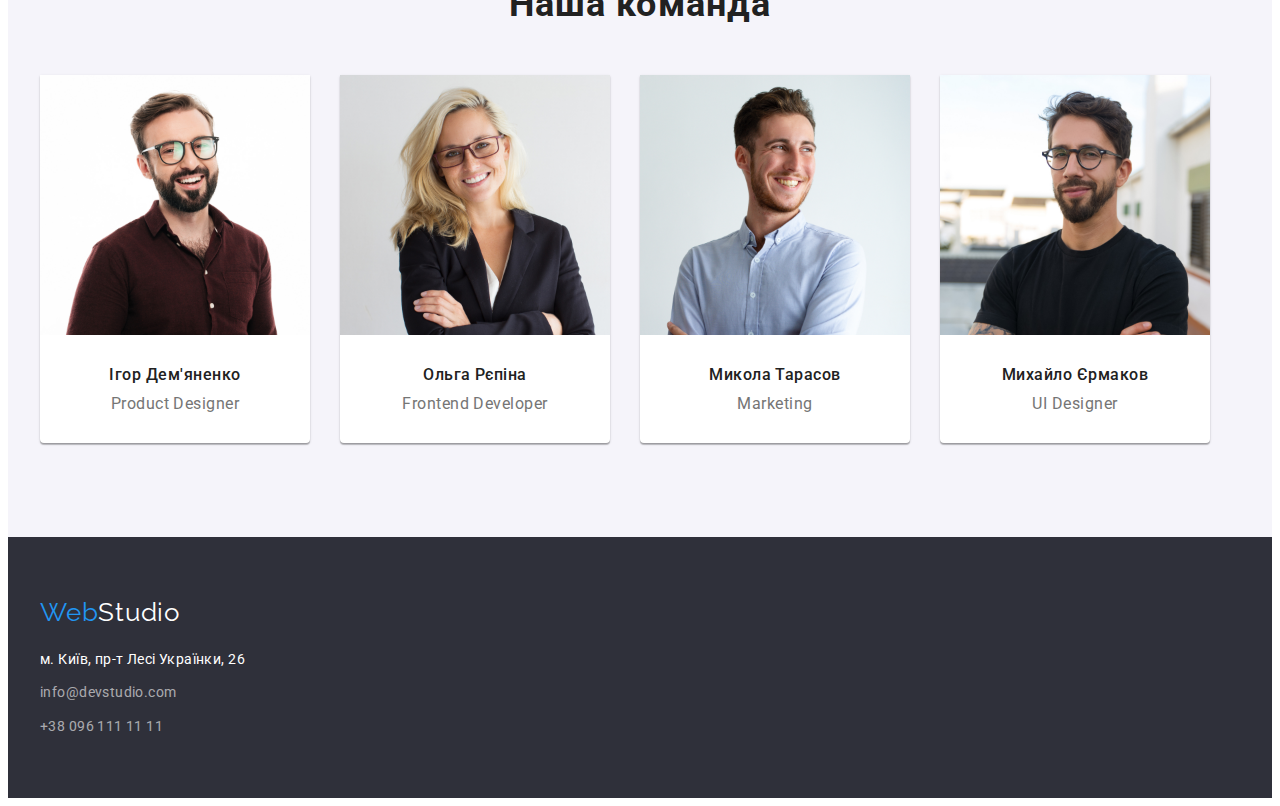
==== commit 1fea9184: "changes" ====
--- a/index.html
+++ b/index.html
@@ -39,7 +39,7 @@
         </section>
         <section class="section section-about">
             <div class="container">
-                <h2 hidden>Привілегії</h2>
+                <h2 class="visually-hidden">Привілегії</h2>
                 <ul class="section-main">
                         <li class="section-item list style">
                             <h3 class="about-title">Увага до деталей</h3>
--- a/css/styles.css
+++ b/css/styles.css
@@ -36,7 +36,6 @@
     padding-left: 0;
 }
 
-
 .container {
     width: 1200px;
     padding-left: 15px;
@@ -157,28 +156,38 @@
 .header-list:hover {
     color: #2196F3;
 }
+   
+
 
 .header-list:focus {
     color: #2196F3;
 }
+    
+
 
 .nav-link:hover {
     color: #2196F3;
 }
+   
+
 
 .nav-link:focus {
     color: #2196F3;
 }
+    
+
 
 .link-mail:hover {
     color: #2196F3;
 }
+  
+
 
 .link-mail:focus {
     color: #2196F3;
 }
 
-.linl-logo-tel:hover {
+.link-logo-tel:hover {
     color: #2196F3;
 }
 
@@ -262,10 +271,6 @@
     padding-bottom: 0;
 }
 
-.section-work {
-    background-color: #FFFFFF;
-    padding: 0;
-}
 
 .about-title {
     font-size: 14px;
@@ -273,7 +278,6 @@
     letter-spacing: 0.03em;
     text-transform: uppercase;
     margin-bottom: 10px;
-    display: flex;
 }
 .section-upper {
     display: flex;
@@ -313,15 +317,11 @@
 .work-link {
     display: flex;
     gap: 30px;
-    padding-bottom: 30px;
 }
 
 .work-list {
     display: flex;
     gap: 30px;
-}
-.section-work {
-    margin-top: 94px;
 }
  .item-work {
     display: flex;
@@ -343,29 +343,28 @@
 }
 .team-item {
     padding-bottom: 30px;
-}
-.team-list {
-    font-weight: 500;
-    font-size: 16px;
-    line-height: 1.18;
-    text-align: center;
-    letter-spacing: 0.03em;
-    padding-bottom: 30px;
-}
+    background-color: var(--secondary-title-color);
+    box-shadow: 0px 1px 3px rgba(0, 0, 0, 0.12), 0px 1px 1px rgba(0, 0, 0, 0.14), 0px 2px 1px rgba(0, 0, 0, 0.2);
+    border-radius: 0px 0px 4px 4px;
+}
+
 
 .team-name {
     font-weight: 500;
     font-size: 16px;
-    line-height: 1.18;
+    line-height: calc(19 / 16);
     text-align: center;
-    letter-spacing: 0.03em;
+    letter-spacing: 0.03em;  
+    color: var(--main-title-color);
+    
     margin-bottom: 10px;
     margin-top: 30px;
 }
 
 .about-team {
+    font-weight: 400;
     font-size: 16px;
-    line-height: 1.18;
+    line-height: calc(19 / 16); 
     text-align: center;
     letter-spacing: 0.03em;
     color: var(--about-text-color);
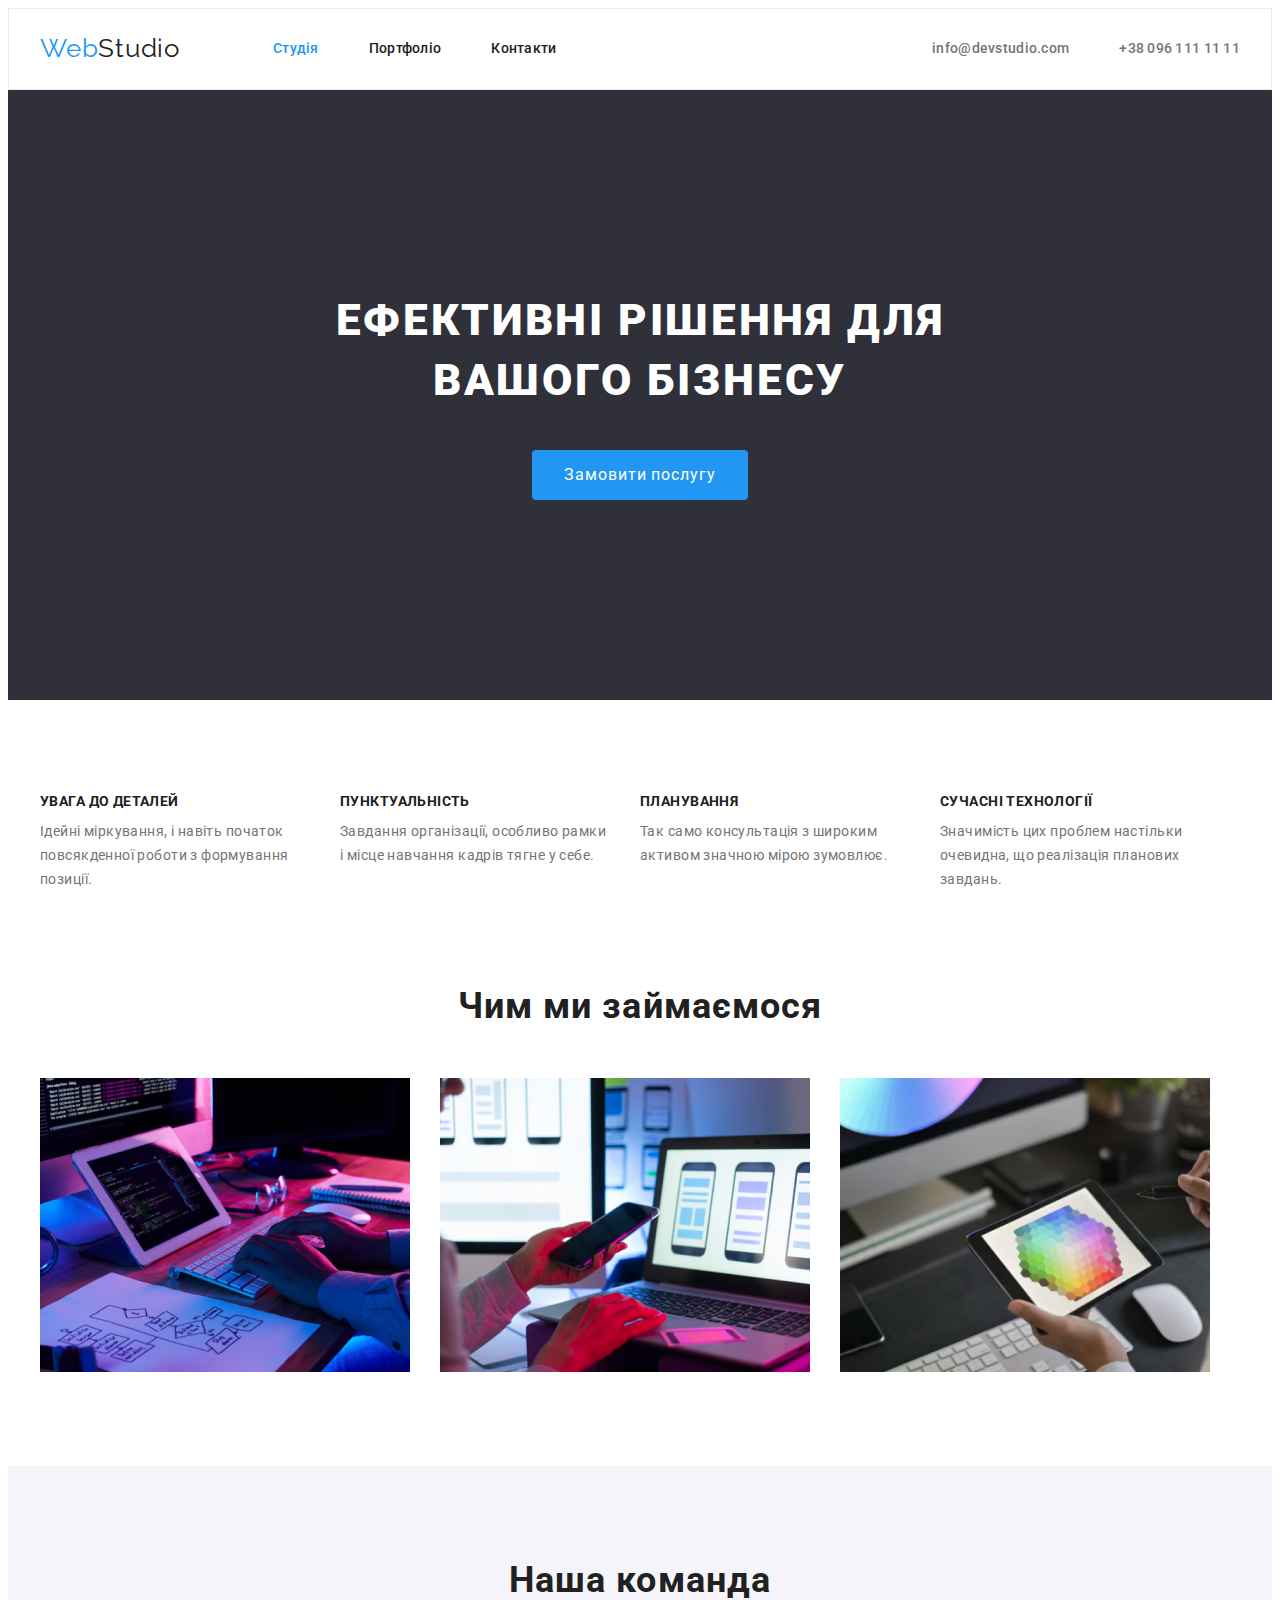
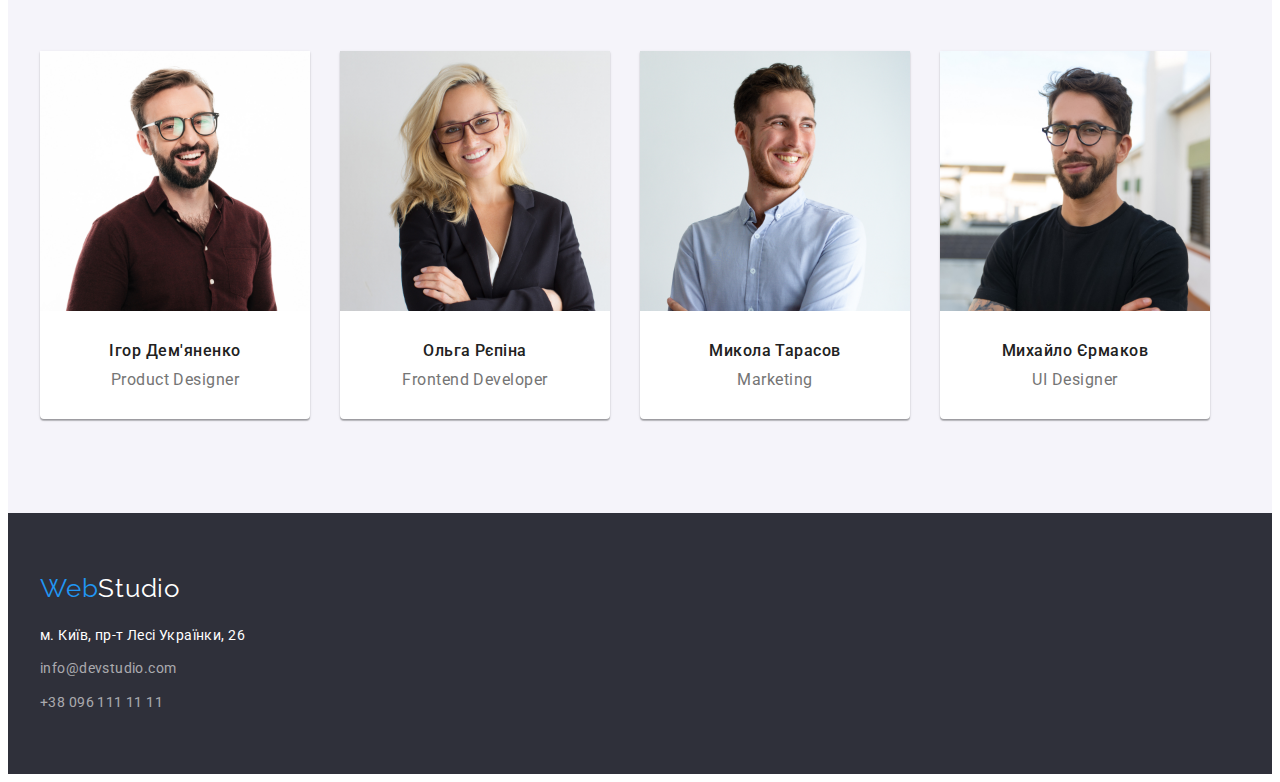
==== commit 9698eb4e: "changes" ====
--- a/index.html
+++ b/index.html
@@ -105,6 +105,7 @@
                         </ul>
                     </div>
         </section>
+        </main>
        
         <footer class="footer-container">
                 <div class="container">
@@ -118,7 +119,6 @@
                                     <a class="footer-tel link" href="tel:+380961111111">+38 096 111 11 11</a></li>
                             </ul>
                 </div>
-        </footer>
-    </main>  
-</body>
+        </footer> 
+    </body>
 </html>--- a/css/styles.css
+++ b/css/styles.css
@@ -296,7 +296,19 @@
     width: 270px;
 }
    
-
+.visually-hidden {
+    position: absolute;
+    width: 1px;
+    height: 1px;
+    margin: -1px;
+    border: 0;
+    padding: 0;
+    
+    white-space: nowrap;
+    clip-path: inset(100%);
+    clip: rect(0 0 0 0);
+    overflow: hidden;
+  }
 
 .section-text {
     line-height: 1.71;
